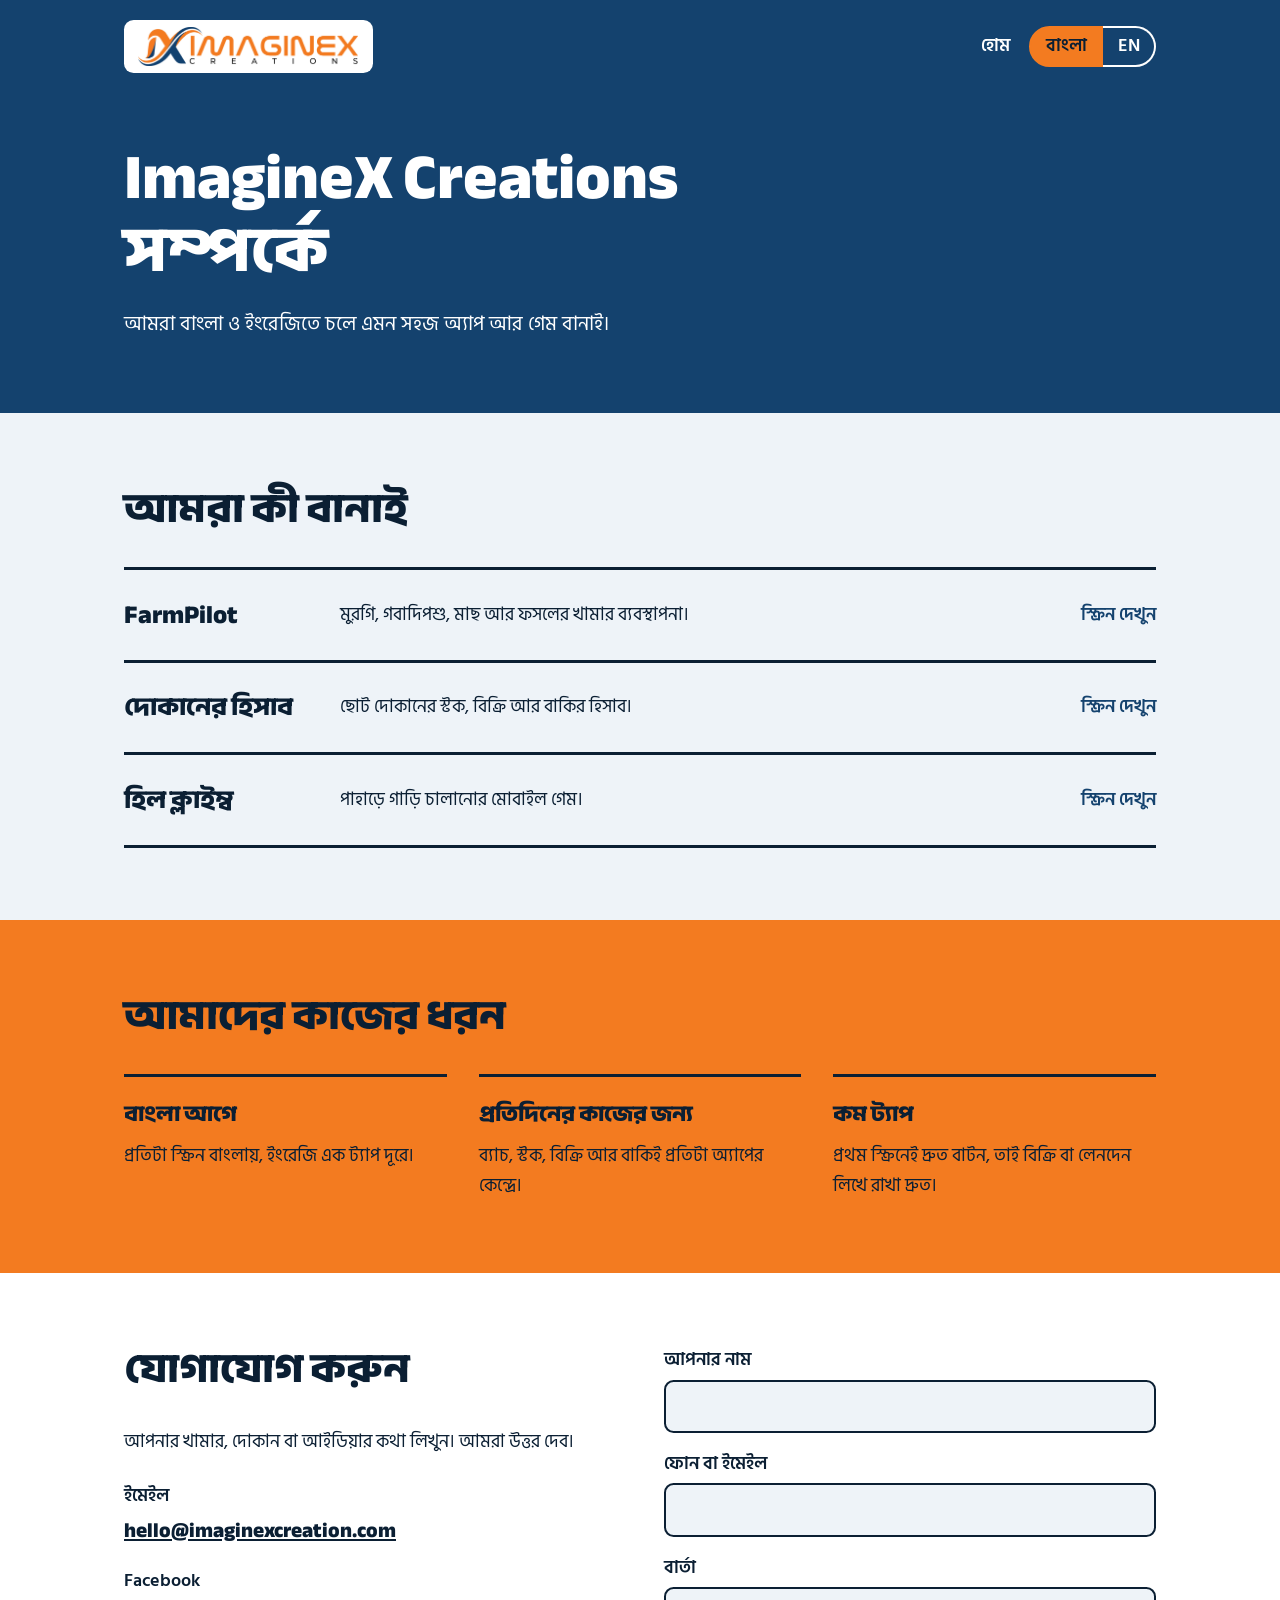
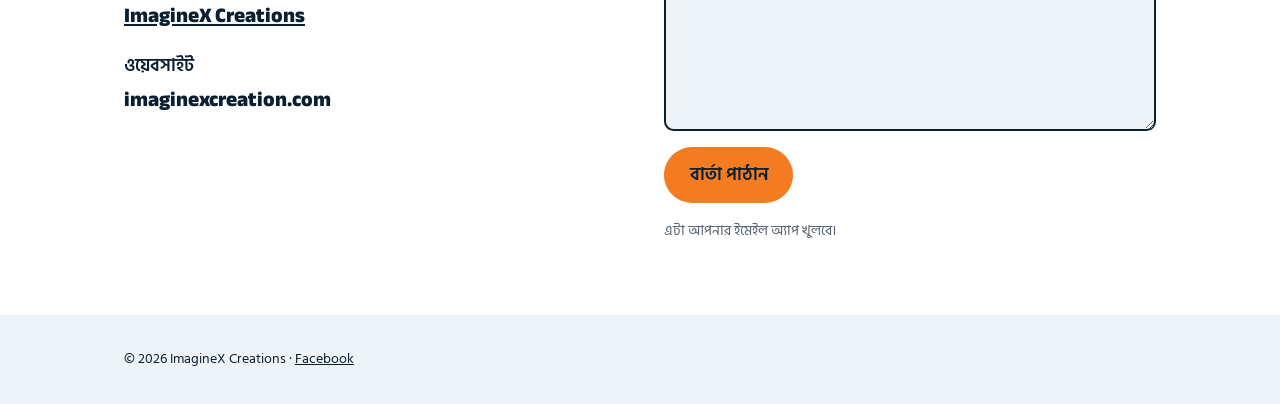
==== about.html @ 4c2f3702 "Add files via upload" ====
<!DOCTYPE html>
<html lang="bn">
<head>
<meta charset="utf-8">
<meta name="viewport" content="width=device-width, initial-scale=1">
<title>About and contact | ImagineX Creations</title>
<meta name="description" content="About ImagineX Creations: simple Bangla and English apps and games. Contact us by email or Facebook.">
<link rel="icon" href="data:image/svg+xml,<svg xmlns='http://www.w3.org/2000/svg' viewBox='0 0 100 100'><text y='.9em' font-size='90'>✦</text></svg>">
<link rel="preconnect" href="https://fonts.googleapis.com">
<link rel="preconnect" href="https://fonts.gstatic.com" crossorigin>
<link href="https://fonts.googleapis.com/css2?family=Anek+Bangla:wght@500;800&family=Hind+Siliguri:wght@400;600&display=swap" rel="stylesheet">
<style>
:root{--ink:#0b1f33;--paddy:#14426e;--mist:#eef3f8;--sun:#f37b20;--white:#fff;
--display:"Anek Bangla","Arial Black",system-ui,sans-serif;--body:"Hind Siliguri",system-ui,-apple-system,"Segoe UI",sans-serif}
*{box-sizing:border-box;margin:0}
html{scroll-behavior:smooth}
body{font-family:var(--body);background:var(--mist);color:var(--ink);line-height:1.7;font-size:1.1rem}
a{color:inherit}
button,input,textarea{font:inherit}
:focus-visible{outline:3px solid var(--sun);outline-offset:3px}
.wrap{max-width:1080px;margin:0 auto;padding:0 1.5rem}
header{display:flex;justify-content:space-between;align-items:center;gap:1rem;padding:1.25rem 0}
.logo{display:inline-flex;background:var(--white);padding:.45rem .9rem;border-radius:.6rem}
.logo img{height:2.4rem;width:auto;display:block}
.hr{display:flex;align-items:center;gap:1.2rem}
.hr>a{color:var(--white);font-weight:600;text-decoration:none}
.hr>a:hover{text-decoration:underline}
.lang button{background:none;border:2px solid var(--white);color:var(--white);padding:.2rem .9rem;font-weight:600;cursor:pointer}
.lang button:first-child{border-radius:999px 0 0 999px}
.lang button:last-child{border-radius:0 999px 999px 0;border-left:0}
.lang [aria-pressed=true]{background:var(--sun);border-color:var(--sun);color:var(--ink)}
.hero{background:var(--paddy);color:var(--white);padding-bottom:4.5rem}
h1{font:800 clamp(2.2rem,6vw,4rem)/1.15 var(--display);margin-top:3rem;max-width:18ch}
.lead{margin-top:1.2rem;max-width:34rem;font-size:1.25rem}
section{padding:4.5rem 0}
h2{font:800 clamp(1.8rem,4vw,2.6rem)/1.2 var(--display);margin-bottom:2rem}
.proj{display:grid;gap:0}
.proj a{display:grid;grid-template-columns:12rem 1fr auto;gap:1.5rem;align-items:center;padding:1.3rem 0;border-top:3px solid var(--ink);text-decoration:none}
.proj a:last-child{border-bottom:3px solid var(--ink)}
.proj b{font:800 1.6rem var(--display)}
.proj span:last-child{font-weight:600;color:var(--paddy)}
.proj a:hover b{color:var(--sun)}
.how{background:var(--sun)}
.cols{display:grid;grid-template-columns:repeat(auto-fit,minmax(14rem,1fr));gap:2rem}
.cols h3{font:800 1.4rem var(--display);margin-bottom:.4rem}
.cols div{border-top:3px solid var(--ink);padding-top:1rem}
.contact{background:var(--white)}
.cgrid{display:grid;grid-template-columns:1fr 1fr;gap:3rem}
.info p{margin-bottom:1.5rem}
.info dl{display:grid;gap:1rem}
.info dt{font-weight:600}
.info dd{font:800 1.3rem var(--display);word-break:break-word}
form{display:grid;gap:1rem}
label{font-weight:600;display:grid;gap:.3rem}
input,textarea{border:2px solid var(--ink);border-radius:.6rem;padding:.6rem .8rem;background:var(--mist);color:var(--ink);width:100%}
textarea{min-height:9rem;resize:vertical}
.btn{justify-self:start;background:var(--sun);color:var(--ink);border:0;padding:.8rem 1.6rem;border-radius:999px;font-weight:600;cursor:pointer}
.btn:hover{background:var(--paddy);color:var(--white)}
.hint{font-size:.9rem;opacity:.7}
footer{padding:2rem 0;font-size:.9rem}
@media(max-width:820px){.cgrid{grid-template-columns:1fr}.proj a{grid-template-columns:1fr;gap:.3rem}}
@media(prefers-reduced-motion:reduce){html{scroll-behavior:auto}}
</style>
</head>
<body>
<div class="hero">
 <div class="wrap">
  <header>
   <a class="logo" href="index.html" aria-label="ImagineX Creations"><img src="logo.png" alt="ImagineX Creations"></a>
   <div class="hr">
    <a href="index.html" data-bn="হোম">Home</a>
    <div class="lang" role="group" aria-label="Language"><button id="bn" aria-pressed="true">বাংলা</button><button id="en" aria-pressed="false">EN</button></div>
   </div>
  </header>
  <h1 data-bn="ImagineX Creations সম্পর্কে">About ImagineX Creations</h1>
  <p class="lead" data-bn="আমরা বাংলা ও ইংরেজিতে চলে এমন সহজ অ্যাপ আর গেম বানাই।">We make simple apps and games that work in Bangla and English.</p>
 </div>
</div>

<section>
 <div class="wrap">
  <h2 data-bn="আমরা কী বানাই">What we build</h2>
  <div class="proj">
   <a href="index.html#farmpilot"><b>FarmPilot</b><span data-bn="মুরগি, গবাদিপশু, মাছ আর ফসলের খামার ব্যবস্থাপনা।">Farm management for poultry, livestock, fish and crops.</span><span data-bn="স্ক্রিন দেখুন">See screens</span></a>
   <a href="index.html#dokan"><b data-bn="দোকানের হিসাব">Dokaner Hisab</b><span data-bn="ছোট দোকানের স্টক, বিক্রি আর বাকির হিসাব।">Stock, sales and baki for small shops.</span><span data-bn="স্ক্রিন দেখুন">See screens</span></a>
   <a href="index.html#hillclimb"><b data-bn="হিল ক্লাইম্ব">Hill Climb</b><span data-bn="পাহাড়ে গাড়ি চালানোর মোবাইল গেম।">A mobile driving game on steep hills.</span><span data-bn="স্ক্রিন দেখুন">See screens</span></a>
  </div>
 </div>
</section>

<section class="how">
 <div class="wrap">
  <h2 data-bn="আমাদের কাজের ধরন">How we work</h2>
  <div class="cols">
   <div><h3 data-bn="বাংলা আগে">Bangla first</h3><p data-bn="প্রতিটা স্ক্রিন বাংলায়, ইংরেজি এক ট্যাপ দূরে।">Every screen is written in Bangla, with English one tap away.</p></div>
   <div><h3 data-bn="প্রতিদিনের কাজের জন্য">Made for daily work</h3><p data-bn="ব্যাচ, স্টক, বিক্রি আর বাকিই প্রতিটা অ্যাপের কেন্দ্রে।">Batches, stock, sales and baki are the center of each app.</p></div>
   <div><h3 data-bn="কম ট্যাপ">Few taps</h3><p data-bn="প্রথম স্ক্রিনেই দ্রুত বাটন, তাই বিক্রি বা লেনদেন লিখে রাখা দ্রুত।">Quick actions on the first screen, so recording a sale or payment is fast.</p></div>
  </div>
 </div>
</section>

<section id="contact" class="contact">
 <div class="wrap cgrid">
  <div class="info">
   <h2 data-bn="যোগাযোগ করুন">Contact us</h2>
   <p data-bn="আপনার খামার, দোকান বা আইডিয়ার কথা লিখুন। আমরা উত্তর দেব।">Tell us about your farm, shop or idea. We will write back.</p>
   <dl>
    <div><dt data-bn="ইমেইল">Email</dt><dd><a href="mailto:hello@imaginexcreation.com">hello@imaginexcreation.com</a></dd></div>
    <div><dt>Facebook</dt><dd><a href="https://www.facebook.com/profile.php?id=61564806579730" target="_blank" rel="noopener">ImagineX Creations</a></dd></div>
    <div><dt data-bn="ওয়েবসাইট">Website</dt><dd>imaginexcreation.com</dd></div>
   </dl>
  </div>
  <form id="f">
   <label><span data-bn="আপনার নাম">Your name</span><input id="n" required></label>
   <label><span data-bn="ফোন বা ইমেইল">Phone or email</span><input id="c" required></label>
   <label><span data-bn="বার্তা">Message</span><textarea id="m" required></textarea></label>
   <button class="btn" type="submit" data-bn="বার্তা পাঠান">Send message</button>
   <p class="hint" data-bn="এটা আপনার ইমেইল অ্যাপ খুলবে।">This opens your email app.</p>
  </form>
 </div>
</section>

<footer><div class="wrap">© <span id="y">2026</span> ImagineX Creations · <a href="https://www.facebook.com/profile.php?id=61564806579730" target="_blank" rel="noopener">Facebook</a></div></footer>

<script>
function setLang(l){
 document.documentElement.lang=l;
 document.querySelectorAll("[data-bn]").forEach(function(e){
  if(!e.dataset.en)e.dataset.en=e.textContent;
  e.textContent=l==="bn"?e.dataset.bn:e.dataset.en;
 });
 document.getElementById("bn").setAttribute("aria-pressed",l==="bn");
 document.getElementById("en").setAttribute("aria-pressed",l==="en");
 try{localStorage.setItem("lang",l)}catch(e){}
}
document.getElementById("bn").onclick=function(){setLang("bn")};
document.getElementById("en").onclick=function(){setLang("en")};
document.getElementById("f").onsubmit=function(e){
 e.preventDefault();
 var b="Name: "+n.value+"\nContact: "+c.value+"\n\n"+m.value;
 location.href="mailto:hello@imaginexcreation.com?subject="+encodeURIComponent("Message from imaginexcreation.com")+"&body="+encodeURIComponent(b);
};
document.getElementById("y").textContent=new Date().getFullYear();
var s="bn";try{s=localStorage.getItem("lang")||"bn"}catch(e){}
setLang(s);
</script>
</body>
</html>
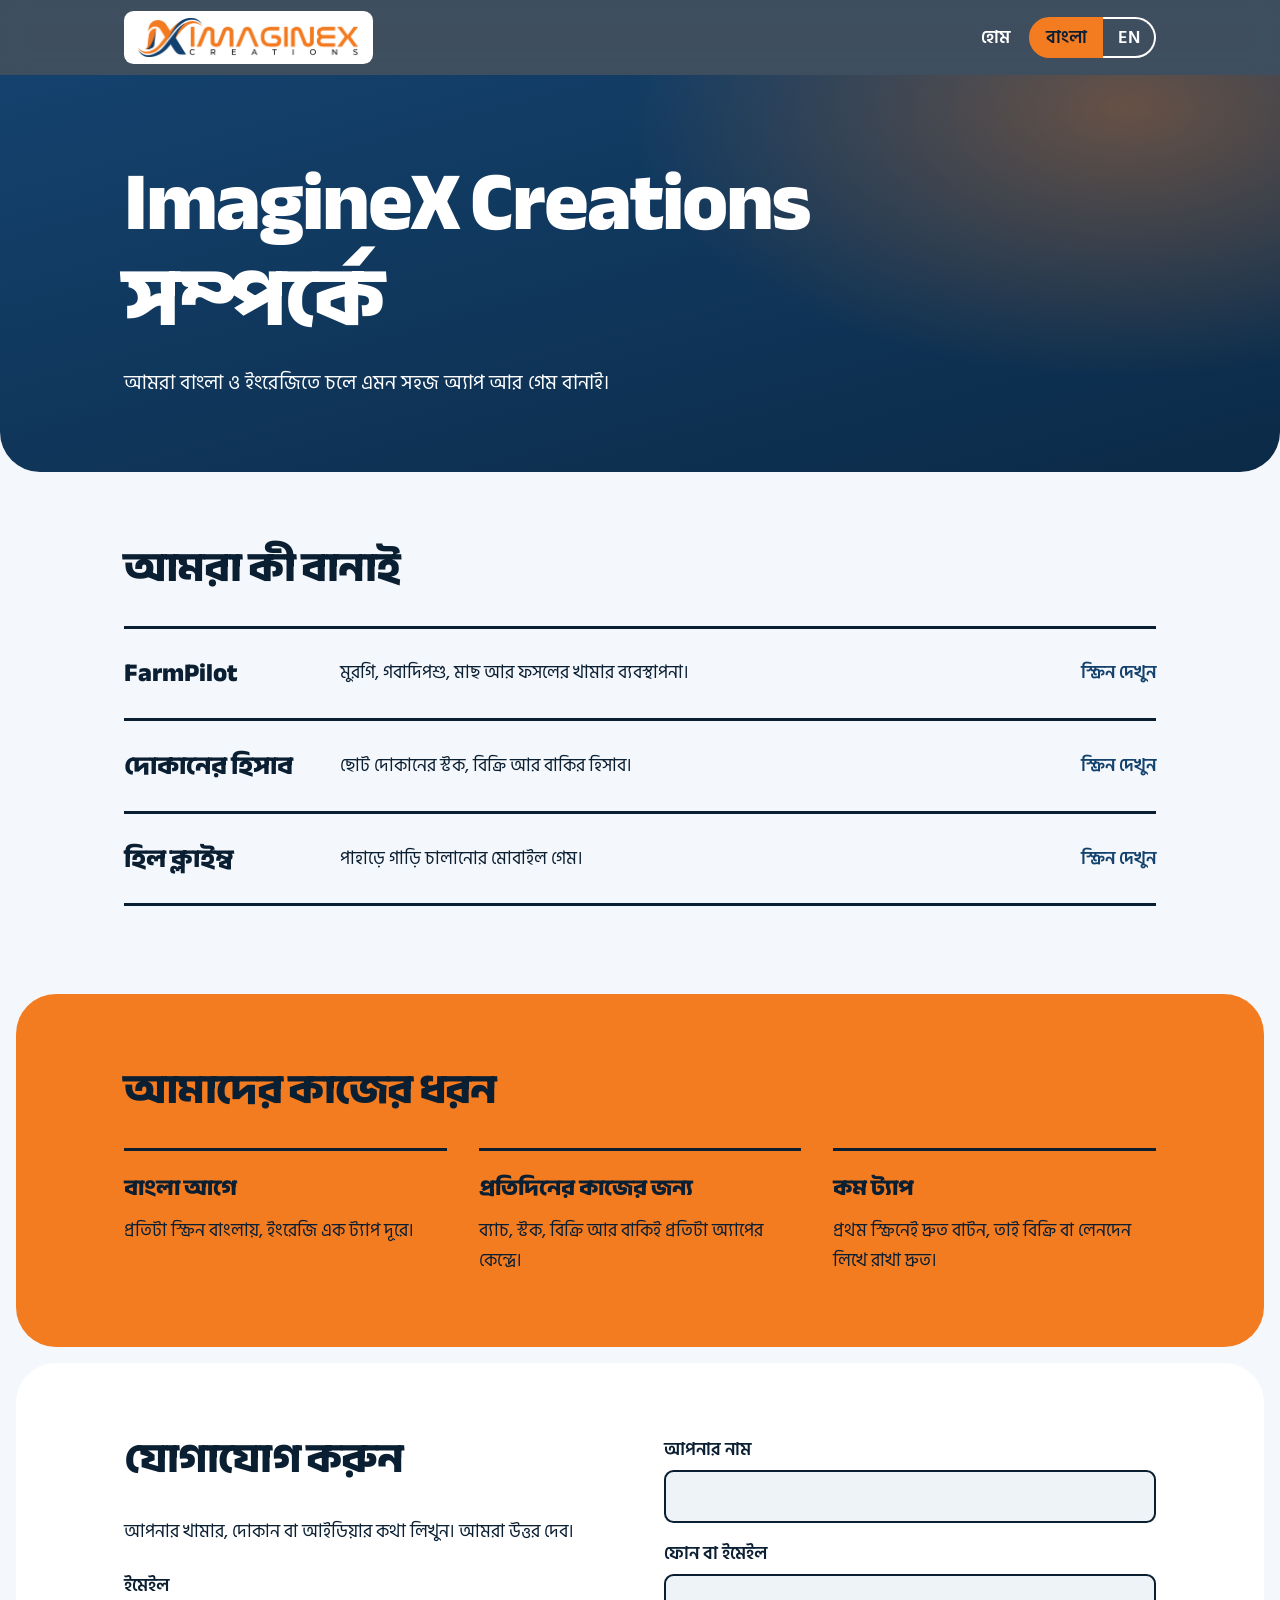
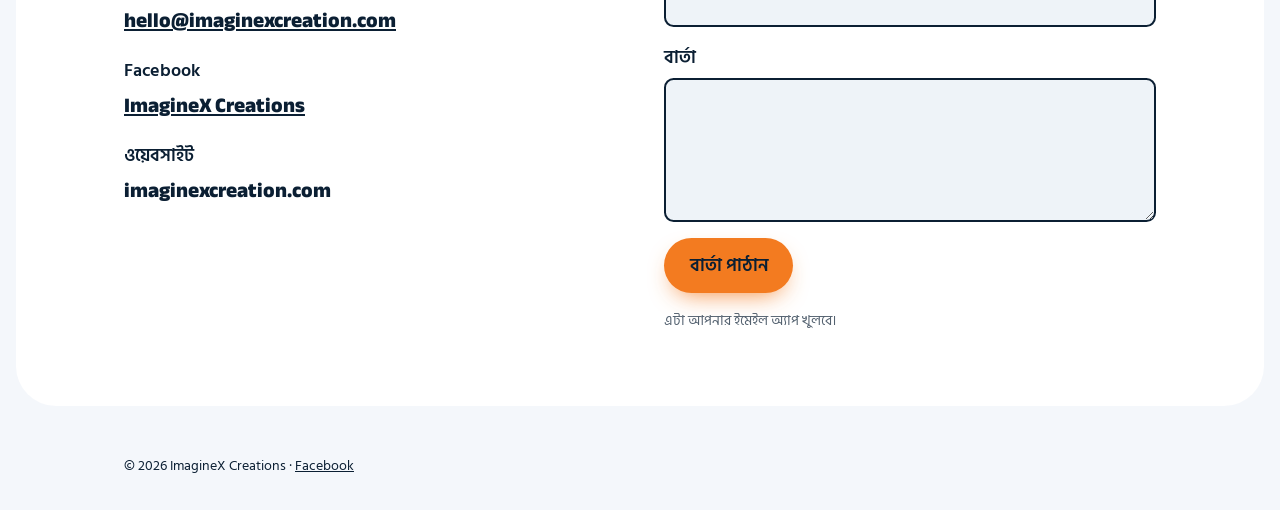
==== commit cbb531e0: "Add files via upload" ====
--- a/about.html
+++ b/about.html
@@ -60,11 +60,39 @@
 footer{padding:2rem 0;font-size:.9rem}
 @media(max-width:820px){.cgrid{grid-template-columns:1fr}.proj a{grid-template-columns:1fr;gap:.3rem}}
 @media(prefers-reduced-motion:reduce){html{scroll-behavior:auto}}
+
+/* modern layer */
+html{scroll-padding-top:5rem}
+body{background:#f4f7fb}
+.top{position:sticky;top:0;z-index:30;background:rgba(11,31,51,.78);-webkit-backdrop-filter:blur(14px) saturate(1.4);backdrop-filter:blur(14px) saturate(1.4)}
+.top header{padding:.7rem 0}
+.hero{background:radial-gradient(48rem 26rem at 88% 8%,rgba(243,123,32,.38),transparent 65%),linear-gradient(165deg,#14426e 0%,#0b2a47 100%);padding-top:2rem;border-radius:0 0 2.5rem 2.5rem}
+h1{letter-spacing:-.025em}
+.hero h1{font-size:clamp(2.6rem,7vw,5.2rem)}
+.btn{box-shadow:0 10px 24px -10px rgba(243,123,32,.9)}
+.btn.alt{box-shadow:none;background:rgba(255,255,255,.08)}
+.phone{box-shadow:0 40px 70px -25px rgba(0,0,0,.6)}
+.pro,.how,.contact{margin:1rem;border-radius:2.5rem}
+.contact{background:var(--white)}
+h3.big,h2{letter-spacing:-.02em}
+h3.big{font-size:clamp(2.2rem,5vw,3.6rem)}
+.scr{box-shadow:0 24px 44px -20px rgba(0,0,0,.5)}
+.scr::before{content:"";display:block;width:4rem;height:.35rem;border-radius:999px;background:var(--ink);opacity:.15;margin:0 auto .8rem}
+@media(min-width:821px){.screens figure:nth-child(2){transform:translateY(1.6rem)}.screens{padding-bottom:1.6rem}}
+.both{background:none}
+.both ul{display:grid;grid-template-columns:repeat(auto-fit,minmax(11rem,1fr));gap:.8rem}
+.both li{border-radius:1.5rem;padding:1.6rem 1.3rem;font:800 1.25rem/1.3 var(--display);background:var(--white)}
+.both li:nth-child(1){background:var(--sun)}
+.both li:nth-child(3){background:var(--paddy);color:var(--white)}
+.both li:nth-child(5){background:var(--ink);color:var(--white)}
+@keyframes up{from{opacity:0;transform:translateY(16px)}}
+.hero h1,.hero p,.hero .ctas,.hero .phone{animation:up .7s cubic-bezier(.2,.7,.2,1) both}
+.hero p{animation-delay:.1s}.hero .ctas{animation-delay:.2s}.hero .phone{animation-delay:.3s}
+@media(prefers-reduced-motion:reduce){.hero h1,.hero p,.hero .ctas,.hero .phone{animation:none}}
 </style>
 </head>
 <body>
-<div class="hero">
- <div class="wrap">
+<div class="top"><div class="wrap">
   <header>
    <a class="logo" href="index.html" aria-label="ImagineX Creations"><img src="logo.png" alt="ImagineX Creations"></a>
    <div class="hr">
@@ -72,6 +100,9 @@
     <div class="lang" role="group" aria-label="Language"><button id="bn" aria-pressed="true">বাংলা</button><button id="en" aria-pressed="false">EN</button></div>
    </div>
   </header>
+ </div></div>
+<div class="hero">
+ <div class="wrap">
   <h1 data-bn="ImagineX Creations সম্পর্কে">About ImagineX Creations</h1>
   <p class="lead" data-bn="আমরা বাংলা ও ইংরেজিতে চলে এমন সহজ অ্যাপ আর গেম বানাই।">We make simple apps and games that work in Bangla and English.</p>
  </div>
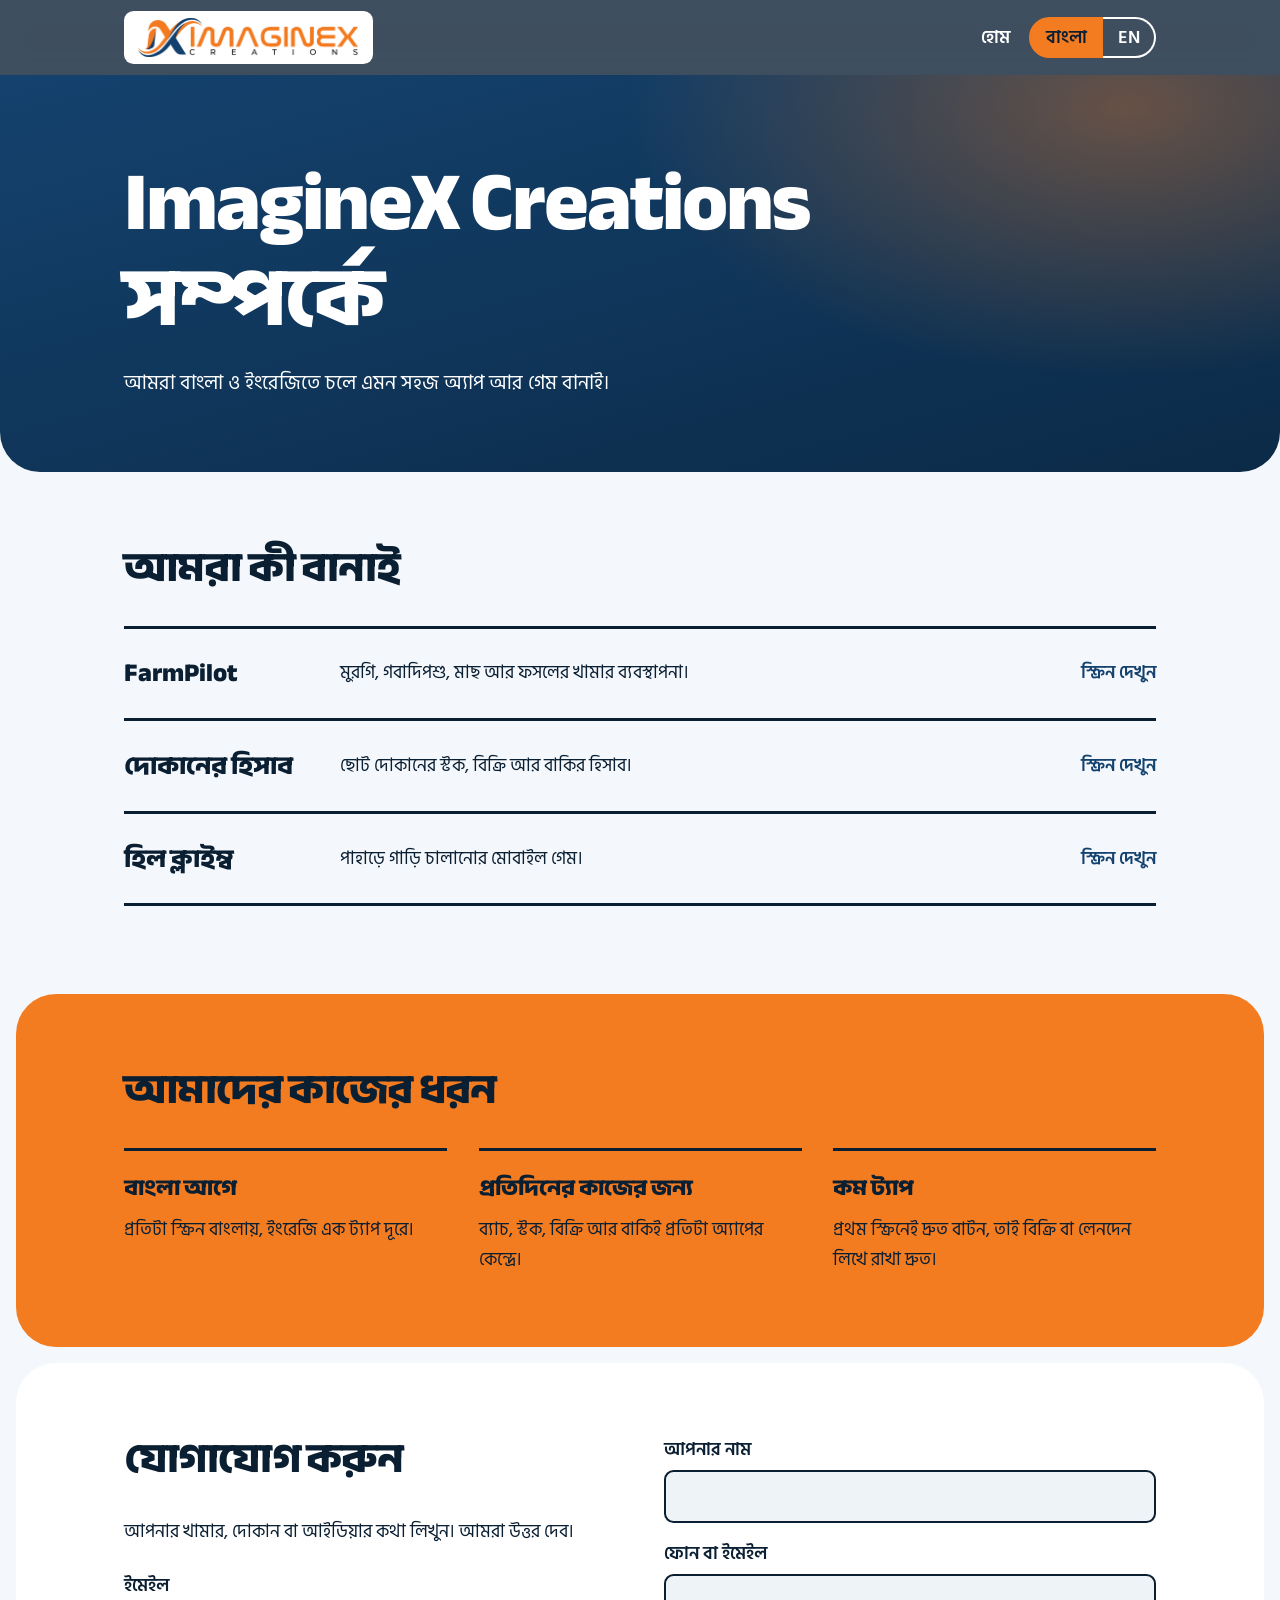
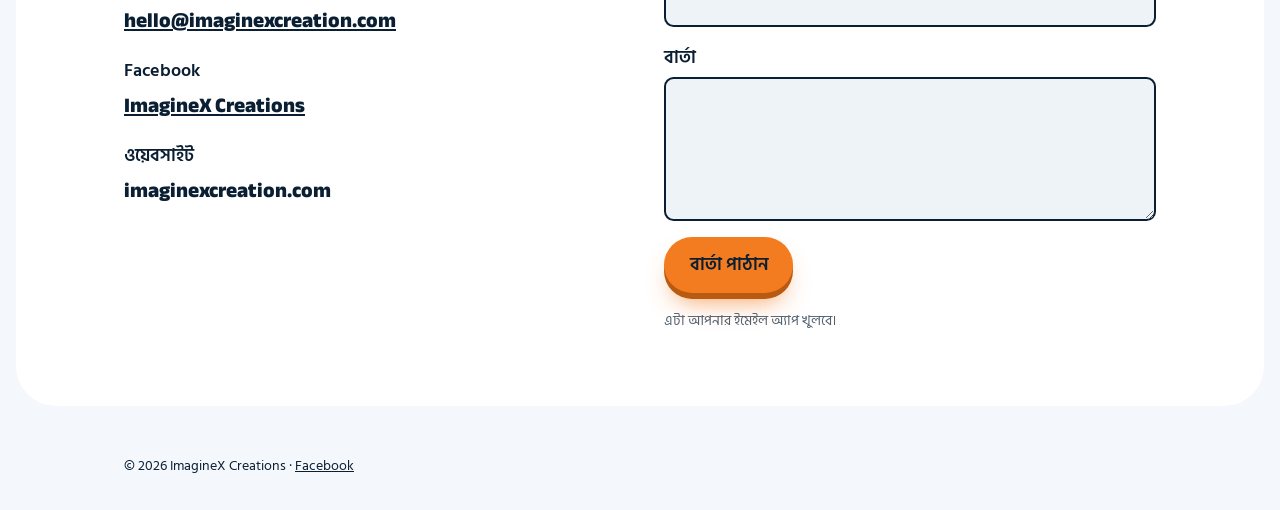
==== commit 34615838: "Add files via upload" ====
--- a/about.html
+++ b/about.html
@@ -89,6 +89,15 @@
 .hero h1,.hero p,.hero .ctas,.hero .phone{animation:up .7s cubic-bezier(.2,.7,.2,1) both}
 .hero p{animation-delay:.1s}.hero .ctas{animation-delay:.2s}.hero .phone{animation-delay:.3s}
 @media(prefers-reduced-motion:reduce){.hero h1,.hero p,.hero .ctas,.hero .phone{animation:none}}
+
+/* 3D layer */
+.cols div,.proj a b{transition:transform .2s ease-out}
+.cols div{transform:perspective(700px) rotateX(var(--rx,0deg)) rotateY(var(--ry,0deg))}
+form{transform:perspective(1200px) rotateX(var(--rx,0deg)) rotateY(var(--ry,0deg));transition:transform .2s ease-out}
+.btn{box-shadow:0 6px 0 #b85a10,0 16px 26px -10px rgba(243,123,32,.8);transition:transform .1s,box-shadow .1s}
+.btn:active{transform:translateY(4px);box-shadow:0 2px 0 #b85a10}
+.btn.alt{box-shadow:0 6px 0 rgba(0,0,0,.3)}
+.btn.alt:active{box-shadow:0 2px 0 rgba(0,0,0,.3)}
 </style>
 </head>
 <body>
@@ -174,6 +183,15 @@
 document.getElementById("y").textContent=new Date().getFullYear();
 var s="bn";try{s=localStorage.getItem("lang")||"bn"}catch(e){}
 setLang(s);
+
+if(matchMedia("(hover:hover)").matches&&!matchMedia("(prefers-reduced-motion:reduce)").matches){
+ function tilt(el,t,k){
+  el.addEventListener("pointermove",function(e){var r=t.getBoundingClientRect(),x=(e.clientX-r.left)/r.width-.5,y=(e.clientY-r.top)/r.height-.5;t.style.setProperty("--ry",x*k+"deg");t.style.setProperty("--rx",-y*k+"deg")});
+  el.addEventListener("pointerleave",function(){t.style.removeProperty("--ry");t.style.removeProperty("--rx")});
+ }
+ document.querySelectorAll(".cols div").forEach(function(el){tilt(el,el,14)});
+ 
+}
 </script>
 </body>
 </html>
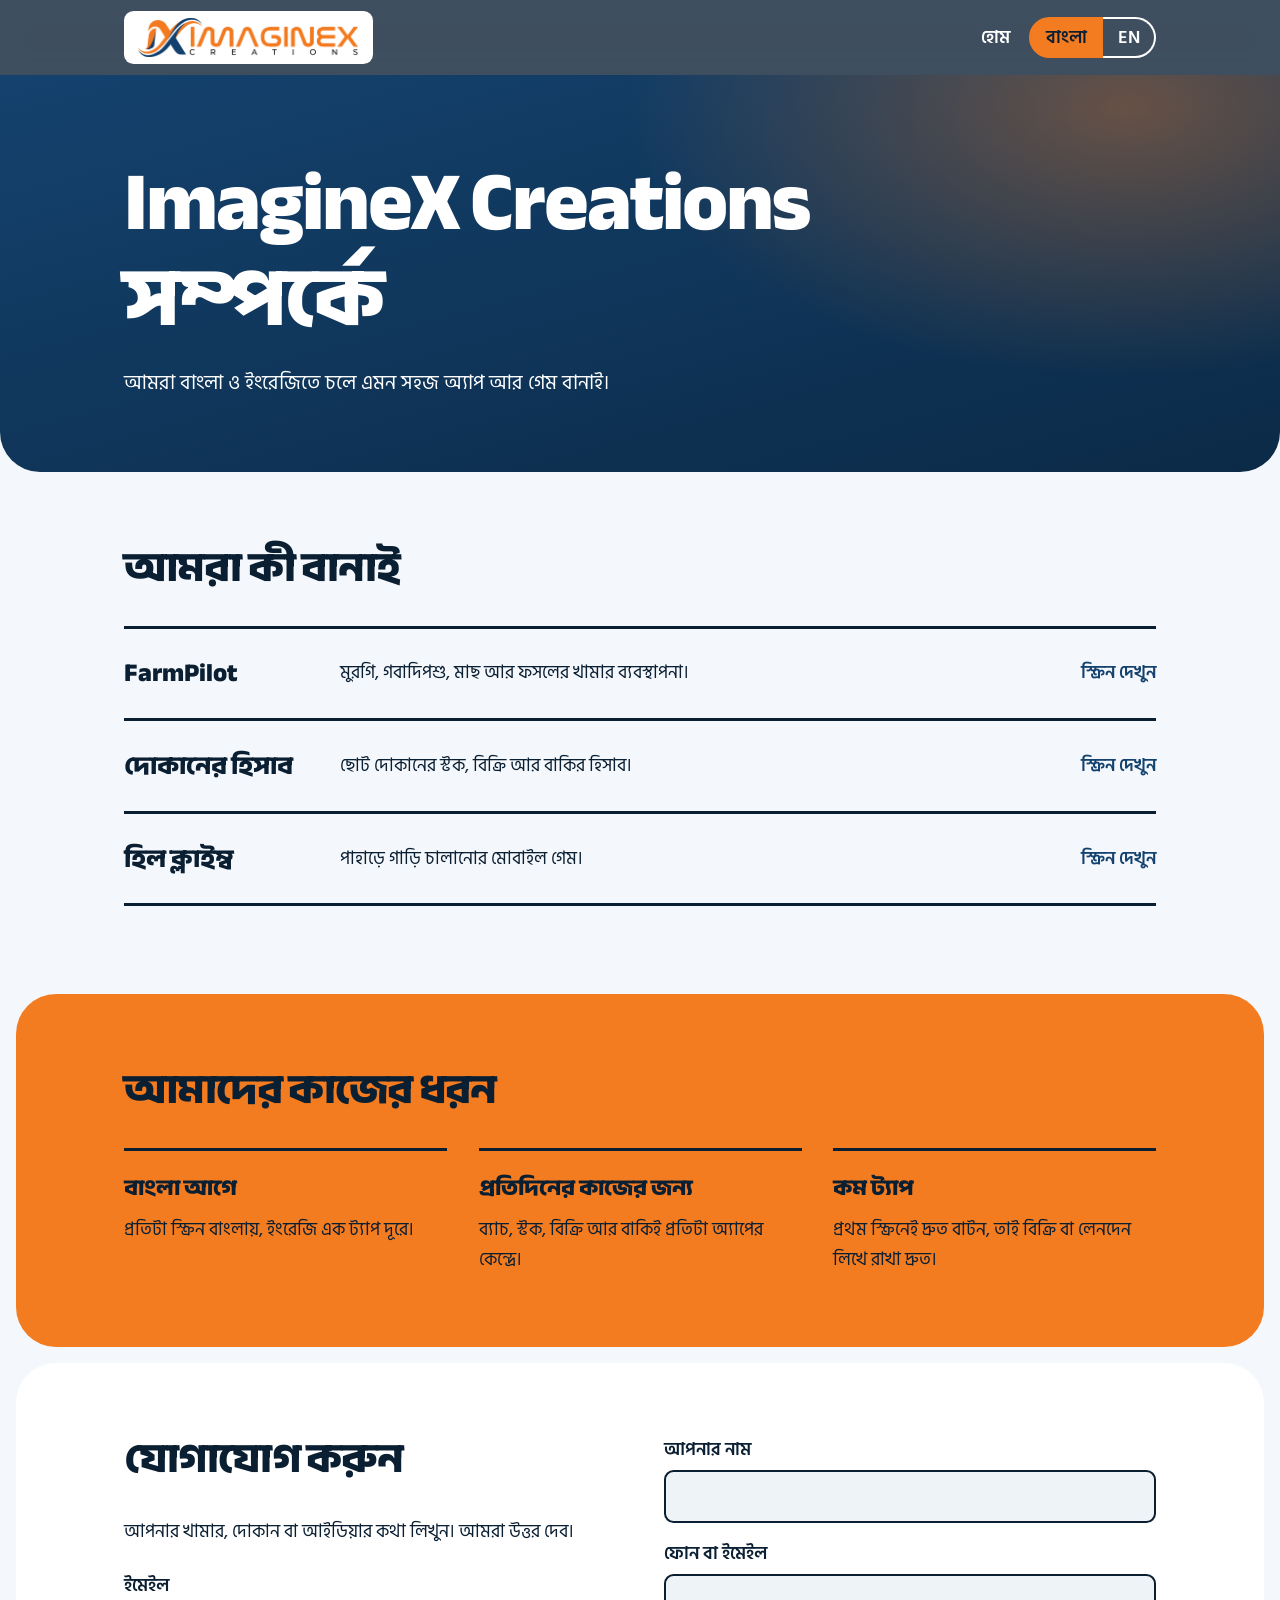
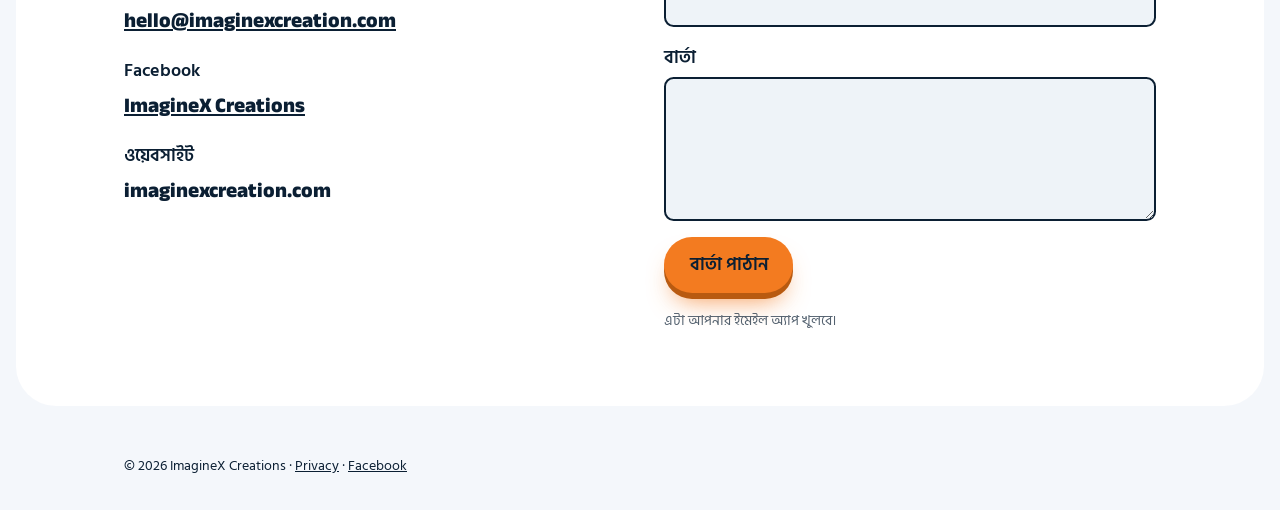
==== commit 0243d156: "Add files via upload" ====
--- a/about.html
+++ b/about.html
@@ -5,102 +5,25 @@
 <meta name="viewport" content="width=device-width, initial-scale=1">
 <title>About and contact | ImagineX Creations</title>
 <meta name="description" content="About ImagineX Creations: simple Bangla and English apps and games. Contact us by email or Facebook.">
-<link rel="icon" href="data:image/svg+xml,<svg xmlns='http://www.w3.org/2000/svg' viewBox='0 0 100 100'><text y='.9em' font-size='90'>✦</text></svg>">
+<link rel="canonical" href="https://imaginexcreation.com/about.html">
+<meta property="og:type" content="website">
+<meta property="og:site_name" content="ImagineX Creations">
+<meta property="og:title" content="About and contact | ImagineX Creations">
+<meta property="og:description" content="About ImagineX Creations: simple Bangla and English apps and games. Contact us by email or Facebook.">
+<meta property="og:url" content="https://imaginexcreation.com/about.html">
+<meta property="og:image" content="https://imaginexcreation.com/og-image.png">
+<meta name="twitter:card" content="summary_large_image">
+<link rel="icon" type="image/png" href="/favicon.png">
+<link rel="apple-touch-icon" href="/icon-192.png">
+<link rel="manifest" href="/site.webmanifest">
+<meta name="theme-color" content="#14426e">
 <link rel="preconnect" href="https://fonts.googleapis.com">
 <link rel="preconnect" href="https://fonts.gstatic.com" crossorigin>
 <link href="https://fonts.googleapis.com/css2?family=Anek+Bangla:wght@500;800&family=Hind+Siliguri:wght@400;600&display=swap" rel="stylesheet">
-<style>
-:root{--ink:#0b1f33;--paddy:#14426e;--mist:#eef3f8;--sun:#f37b20;--white:#fff;
---display:"Anek Bangla","Arial Black",system-ui,sans-serif;--body:"Hind Siliguri",system-ui,-apple-system,"Segoe UI",sans-serif}
-*{box-sizing:border-box;margin:0}
-html{scroll-behavior:smooth}
-body{font-family:var(--body);background:var(--mist);color:var(--ink);line-height:1.7;font-size:1.1rem}
-a{color:inherit}
-button,input,textarea{font:inherit}
-:focus-visible{outline:3px solid var(--sun);outline-offset:3px}
-.wrap{max-width:1080px;margin:0 auto;padding:0 1.5rem}
-header{display:flex;justify-content:space-between;align-items:center;gap:1rem;padding:1.25rem 0}
-.logo{display:inline-flex;background:var(--white);padding:.45rem .9rem;border-radius:.6rem}
-.logo img{height:2.4rem;width:auto;display:block}
-.hr{display:flex;align-items:center;gap:1.2rem}
-.hr>a{color:var(--white);font-weight:600;text-decoration:none}
-.hr>a:hover{text-decoration:underline}
-.lang button{background:none;border:2px solid var(--white);color:var(--white);padding:.2rem .9rem;font-weight:600;cursor:pointer}
-.lang button:first-child{border-radius:999px 0 0 999px}
-.lang button:last-child{border-radius:0 999px 999px 0;border-left:0}
-.lang [aria-pressed=true]{background:var(--sun);border-color:var(--sun);color:var(--ink)}
-.hero{background:var(--paddy);color:var(--white);padding-bottom:4.5rem}
-h1{font:800 clamp(2.2rem,6vw,4rem)/1.15 var(--display);margin-top:3rem;max-width:18ch}
-.lead{margin-top:1.2rem;max-width:34rem;font-size:1.25rem}
-section{padding:4.5rem 0}
-h2{font:800 clamp(1.8rem,4vw,2.6rem)/1.2 var(--display);margin-bottom:2rem}
-.proj{display:grid;gap:0}
-.proj a{display:grid;grid-template-columns:12rem 1fr auto;gap:1.5rem;align-items:center;padding:1.3rem 0;border-top:3px solid var(--ink);text-decoration:none}
-.proj a:last-child{border-bottom:3px solid var(--ink)}
-.proj b{font:800 1.6rem var(--display)}
-.proj span:last-child{font-weight:600;color:var(--paddy)}
-.proj a:hover b{color:var(--sun)}
-.how{background:var(--sun)}
-.cols{display:grid;grid-template-columns:repeat(auto-fit,minmax(14rem,1fr));gap:2rem}
-.cols h3{font:800 1.4rem var(--display);margin-bottom:.4rem}
-.cols div{border-top:3px solid var(--ink);padding-top:1rem}
-.contact{background:var(--white)}
-.cgrid{display:grid;grid-template-columns:1fr 1fr;gap:3rem}
-.info p{margin-bottom:1.5rem}
-.info dl{display:grid;gap:1rem}
-.info dt{font-weight:600}
-.info dd{font:800 1.3rem var(--display);word-break:break-word}
-form{display:grid;gap:1rem}
-label{font-weight:600;display:grid;gap:.3rem}
-input,textarea{border:2px solid var(--ink);border-radius:.6rem;padding:.6rem .8rem;background:var(--mist);color:var(--ink);width:100%}
-textarea{min-height:9rem;resize:vertical}
-.btn{justify-self:start;background:var(--sun);color:var(--ink);border:0;padding:.8rem 1.6rem;border-radius:999px;font-weight:600;cursor:pointer}
-.btn:hover{background:var(--paddy);color:var(--white)}
-.hint{font-size:.9rem;opacity:.7}
-footer{padding:2rem 0;font-size:.9rem}
-@media(max-width:820px){.cgrid{grid-template-columns:1fr}.proj a{grid-template-columns:1fr;gap:.3rem}}
-@media(prefers-reduced-motion:reduce){html{scroll-behavior:auto}}
-
-/* modern layer */
-html{scroll-padding-top:5rem}
-body{background:#f4f7fb}
-.top{position:sticky;top:0;z-index:30;background:rgba(11,31,51,.78);-webkit-backdrop-filter:blur(14px) saturate(1.4);backdrop-filter:blur(14px) saturate(1.4)}
-.top header{padding:.7rem 0}
-.hero{background:radial-gradient(48rem 26rem at 88% 8%,rgba(243,123,32,.38),transparent 65%),linear-gradient(165deg,#14426e 0%,#0b2a47 100%);padding-top:2rem;border-radius:0 0 2.5rem 2.5rem}
-h1{letter-spacing:-.025em}
-.hero h1{font-size:clamp(2.6rem,7vw,5.2rem)}
-.btn{box-shadow:0 10px 24px -10px rgba(243,123,32,.9)}
-.btn.alt{box-shadow:none;background:rgba(255,255,255,.08)}
-.phone{box-shadow:0 40px 70px -25px rgba(0,0,0,.6)}
-.pro,.how,.contact{margin:1rem;border-radius:2.5rem}
-.contact{background:var(--white)}
-h3.big,h2{letter-spacing:-.02em}
-h3.big{font-size:clamp(2.2rem,5vw,3.6rem)}
-.scr{box-shadow:0 24px 44px -20px rgba(0,0,0,.5)}
-.scr::before{content:"";display:block;width:4rem;height:.35rem;border-radius:999px;background:var(--ink);opacity:.15;margin:0 auto .8rem}
-@media(min-width:821px){.screens figure:nth-child(2){transform:translateY(1.6rem)}.screens{padding-bottom:1.6rem}}
-.both{background:none}
-.both ul{display:grid;grid-template-columns:repeat(auto-fit,minmax(11rem,1fr));gap:.8rem}
-.both li{border-radius:1.5rem;padding:1.6rem 1.3rem;font:800 1.25rem/1.3 var(--display);background:var(--white)}
-.both li:nth-child(1){background:var(--sun)}
-.both li:nth-child(3){background:var(--paddy);color:var(--white)}
-.both li:nth-child(5){background:var(--ink);color:var(--white)}
-@keyframes up{from{opacity:0;transform:translateY(16px)}}
-.hero h1,.hero p,.hero .ctas,.hero .phone{animation:up .7s cubic-bezier(.2,.7,.2,1) both}
-.hero p{animation-delay:.1s}.hero .ctas{animation-delay:.2s}.hero .phone{animation-delay:.3s}
-@media(prefers-reduced-motion:reduce){.hero h1,.hero p,.hero .ctas,.hero .phone{animation:none}}
-
-/* 3D layer */
-.cols div,.proj a b{transition:transform .2s ease-out}
-.cols div{transform:perspective(700px) rotateX(var(--rx,0deg)) rotateY(var(--ry,0deg))}
-form{transform:perspective(1200px) rotateX(var(--rx,0deg)) rotateY(var(--ry,0deg));transition:transform .2s ease-out}
-.btn{box-shadow:0 6px 0 #b85a10,0 16px 26px -10px rgba(243,123,32,.8);transition:transform .1s,box-shadow .1s}
-.btn:active{transform:translateY(4px);box-shadow:0 2px 0 #b85a10}
-.btn.alt{box-shadow:0 6px 0 rgba(0,0,0,.3)}
-.btn.alt:active{box-shadow:0 2px 0 rgba(0,0,0,.3)}
-</style>
+<link rel="stylesheet" href="about.css">
 </head>
 <body>
+<a class="skip" href="#main">Skip to content</a>
 <div class="top"><div class="wrap">
   <header>
    <a class="logo" href="index.html" aria-label="ImagineX Creations"><img src="logo.png" alt="ImagineX Creations"></a>
@@ -110,7 +33,7 @@
    </div>
   </header>
  </div></div>
-<div class="hero">
+<div class="hero" id="main">
  <div class="wrap">
   <h1 data-bn="ImagineX Creations সম্পর্কে">About ImagineX Creations</h1>
   <p class="lead" data-bn="আমরা বাংলা ও ইংরেজিতে চলে এমন সহজ অ্যাপ আর গেম বানাই।">We make simple apps and games that work in Bangla and English.</p>
@@ -160,38 +83,8 @@
  </div>
 </section>
 
-<footer><div class="wrap">© <span id="y">2026</span> ImagineX Creations · <a href="https://www.facebook.com/profile.php?id=61564806579730" target="_blank" rel="noopener">Facebook</a></div></footer>
+<footer><div class="wrap">© <span id="y">2026</span> ImagineX Creations · <a href="privacy.html">Privacy</a> · <a href="https://www.facebook.com/profile.php?id=61564806579730" target="_blank" rel="noopener">Facebook</a></div></footer>
 
-<script>
-function setLang(l){
- document.documentElement.lang=l;
- document.querySelectorAll("[data-bn]").forEach(function(e){
-  if(!e.dataset.en)e.dataset.en=e.textContent;
-  e.textContent=l==="bn"?e.dataset.bn:e.dataset.en;
- });
- document.getElementById("bn").setAttribute("aria-pressed",l==="bn");
- document.getElementById("en").setAttribute("aria-pressed",l==="en");
- try{localStorage.setItem("lang",l)}catch(e){}
-}
-document.getElementById("bn").onclick=function(){setLang("bn")};
-document.getElementById("en").onclick=function(){setLang("en")};
-document.getElementById("f").onsubmit=function(e){
- e.preventDefault();
- var b="Name: "+n.value+"\nContact: "+c.value+"\n\n"+m.value;
- location.href="mailto:hello@imaginexcreation.com?subject="+encodeURIComponent("Message from imaginexcreation.com")+"&body="+encodeURIComponent(b);
-};
-document.getElementById("y").textContent=new Date().getFullYear();
-var s="bn";try{s=localStorage.getItem("lang")||"bn"}catch(e){}
-setLang(s);
-
-if(matchMedia("(hover:hover)").matches&&!matchMedia("(prefers-reduced-motion:reduce)").matches){
- function tilt(el,t,k){
-  el.addEventListener("pointermove",function(e){var r=t.getBoundingClientRect(),x=(e.clientX-r.left)/r.width-.5,y=(e.clientY-r.top)/r.height-.5;t.style.setProperty("--ry",x*k+"deg");t.style.setProperty("--rx",-y*k+"deg")});
-  el.addEventListener("pointerleave",function(){t.style.removeProperty("--ry");t.style.removeProperty("--rx")});
- }
- document.querySelectorAll(".cols div").forEach(function(el){tilt(el,el,14)});
- 
-}
-</script>
+<script src="about.js" defer></script>
 </body>
 </html>
--- a/about.css
+++ b/about.css
@@ -0,0 +1,96 @@
+:root{--ink:#0b1f33;--paddy:#14426e;--mist:#eef3f8;--sun:#f37b20;--white:#fff;
+--display:"Anek Bangla","Arial Black",system-ui,sans-serif;--body:"Hind Siliguri",system-ui,-apple-system,"Segoe UI",sans-serif}
+*{box-sizing:border-box;margin:0}
+html{scroll-behavior:smooth}
+body{font-family:var(--body);background:var(--mist);color:var(--ink);line-height:1.7;font-size:1.1rem}
+a{color:inherit}
+button,input,textarea{font:inherit}
+:focus-visible{outline:3px solid var(--sun);outline-offset:3px}
+.wrap{max-width:1080px;margin:0 auto;padding:0 1.5rem}
+header{display:flex;justify-content:space-between;align-items:center;gap:1rem;padding:1.25rem 0}
+.logo{display:inline-flex;background:var(--white);padding:.45rem .9rem;border-radius:.6rem}
+.logo img{height:2.4rem;width:auto;display:block}
+.hr{display:flex;align-items:center;gap:1.2rem}
+.hr>a{color:var(--white);font-weight:600;text-decoration:none}
+.hr>a:hover{text-decoration:underline}
+.lang button{background:none;border:2px solid var(--white);color:var(--white);padding:.2rem .9rem;font-weight:600;cursor:pointer}
+.lang button:first-child{border-radius:999px 0 0 999px}
+.lang button:last-child{border-radius:0 999px 999px 0;border-left:0}
+.lang [aria-pressed=true]{background:var(--sun);border-color:var(--sun);color:var(--ink)}
+.hero{background:var(--paddy);color:var(--white);padding-bottom:4.5rem}
+h1{font:800 clamp(2.2rem,6vw,4rem)/1.15 var(--display);margin-top:3rem;max-width:18ch}
+.lead{margin-top:1.2rem;max-width:34rem;font-size:1.25rem}
+section{padding:4.5rem 0}
+h2{font:800 clamp(1.8rem,4vw,2.6rem)/1.2 var(--display);margin-bottom:2rem}
+.proj{display:grid;gap:0}
+.proj a{display:grid;grid-template-columns:12rem 1fr auto;gap:1.5rem;align-items:center;padding:1.3rem 0;border-top:3px solid var(--ink);text-decoration:none}
+.proj a:last-child{border-bottom:3px solid var(--ink)}
+.proj b{font:800 1.6rem var(--display)}
+.proj span:last-child{font-weight:600;color:var(--paddy)}
+.proj a:hover b{color:var(--sun)}
+.how{background:var(--sun)}
+.cols{display:grid;grid-template-columns:repeat(auto-fit,minmax(14rem,1fr));gap:2rem}
+.cols h3{font:800 1.4rem var(--display);margin-bottom:.4rem}
+.cols div{border-top:3px solid var(--ink);padding-top:1rem}
+.contact{background:var(--white)}
+.cgrid{display:grid;grid-template-columns:1fr 1fr;gap:3rem}
+.info p{margin-bottom:1.5rem}
+.info dl{display:grid;gap:1rem}
+.info dt{font-weight:600}
+.info dd{font:800 1.3rem var(--display);word-break:break-word}
+form{display:grid;gap:1rem}
+label{font-weight:600;display:grid;gap:.3rem}
+input,textarea{border:2px solid var(--ink);border-radius:.6rem;padding:.6rem .8rem;background:var(--mist);color:var(--ink);width:100%}
+textarea{min-height:9rem;resize:vertical}
+.btn{justify-self:start;background:var(--sun);color:var(--ink);border:0;padding:.8rem 1.6rem;border-radius:999px;font-weight:600;cursor:pointer}
+.btn:hover{background:var(--paddy);color:var(--white)}
+.hint{font-size:.9rem;opacity:.7}
+footer{padding:2rem 0;font-size:.9rem}
+@media(max-width:820px){.cgrid{grid-template-columns:1fr}.proj a{grid-template-columns:1fr;gap:.3rem}}
+@media(prefers-reduced-motion:reduce){html{scroll-behavior:auto}}
+
+/* modern layer */
+html{scroll-padding-top:5rem}
+body{background:#f4f7fb}
+.top{position:sticky;top:0;z-index:30;background:rgba(11,31,51,.78);-webkit-backdrop-filter:blur(14px) saturate(1.4);backdrop-filter:blur(14px) saturate(1.4)}
+.top header{padding:.7rem 0}
+.hero{background:radial-gradient(48rem 26rem at 88% 8%,rgba(243,123,32,.38),transparent 65%),linear-gradient(165deg,#14426e 0%,#0b2a47 100%);padding-top:2rem;border-radius:0 0 2.5rem 2.5rem}
+h1{letter-spacing:-.025em}
+.hero h1{font-size:clamp(2.6rem,7vw,5.2rem)}
+.btn{box-shadow:0 10px 24px -10px rgba(243,123,32,.9)}
+.btn.alt{box-shadow:none;background:rgba(255,255,255,.08)}
+.phone{box-shadow:0 40px 70px -25px rgba(0,0,0,.6)}
+.pro,.how,.contact{margin:1rem;border-radius:2.5rem}
+.contact{background:var(--white)}
+h3.big,h2{letter-spacing:-.02em}
+h3.big{font-size:clamp(2.2rem,5vw,3.6rem)}
+.scr{box-shadow:0 24px 44px -20px rgba(0,0,0,.5)}
+.scr::before{content:"";display:block;width:4rem;height:.35rem;border-radius:999px;background:var(--ink);opacity:.15;margin:0 auto .8rem}
+@media(min-width:821px){.screens figure:nth-child(2){transform:translateY(1.6rem)}.screens{padding-bottom:1.6rem}}
+.both{background:none}
+.both ul{display:grid;grid-template-columns:repeat(auto-fit,minmax(11rem,1fr));gap:.8rem}
+.both li{border-radius:1.5rem;padding:1.6rem 1.3rem;font:800 1.25rem/1.3 var(--display);background:var(--white)}
+.both li:nth-child(1){background:var(--sun)}
+.both li:nth-child(3){background:var(--paddy);color:var(--white)}
+.both li:nth-child(5){background:var(--ink);color:var(--white)}
+@keyframes up{from{opacity:0;transform:translateY(16px)}}
+.hero h1,.hero p,.hero .ctas,.hero .phone{animation:up .7s cubic-bezier(.2,.7,.2,1) both}
+.hero p{animation-delay:.1s}.hero .ctas{animation-delay:.2s}.hero .phone{animation-delay:.3s}
+@media(prefers-reduced-motion:reduce){.hero h1,.hero p,.hero .ctas,.hero .phone{animation:none}}
+
+/* 3D layer */
+.cols div,.proj a b{transition:transform .2s ease-out}
+.cols div{transform:perspective(700px) rotateX(var(--rx,0deg)) rotateY(var(--ry,0deg))}
+form{transform:perspective(1200px) rotateX(var(--rx,0deg)) rotateY(var(--ry,0deg));transition:transform .2s ease-out}
+.btn{box-shadow:0 6px 0 #b85a10,0 16px 26px -10px rgba(243,123,32,.8);transition:transform .1s,box-shadow .1s}
+.btn:active{transform:translateY(4px);box-shadow:0 2px 0 #b85a10}
+.btn.alt{box-shadow:0 6px 0 rgba(0,0,0,.3)}
+.btn.alt:active{box-shadow:0 2px 0 rgba(0,0,0,.3)}
+
+.skip{position:absolute;left:-999px;top:0;background:#fff;color:#0b1f33;padding:.6rem 1rem;z-index:100}
+.skip:focus{left:1rem;top:1rem}
+.prose{max-width:42rem}
+.prose h2{font-size:1.5rem;margin:2rem 0 .5rem}
+.prose p{margin-bottom:.8rem}
+.prose a{color:var(--paddy);font-weight:600}
+.nf{text-align:left}
